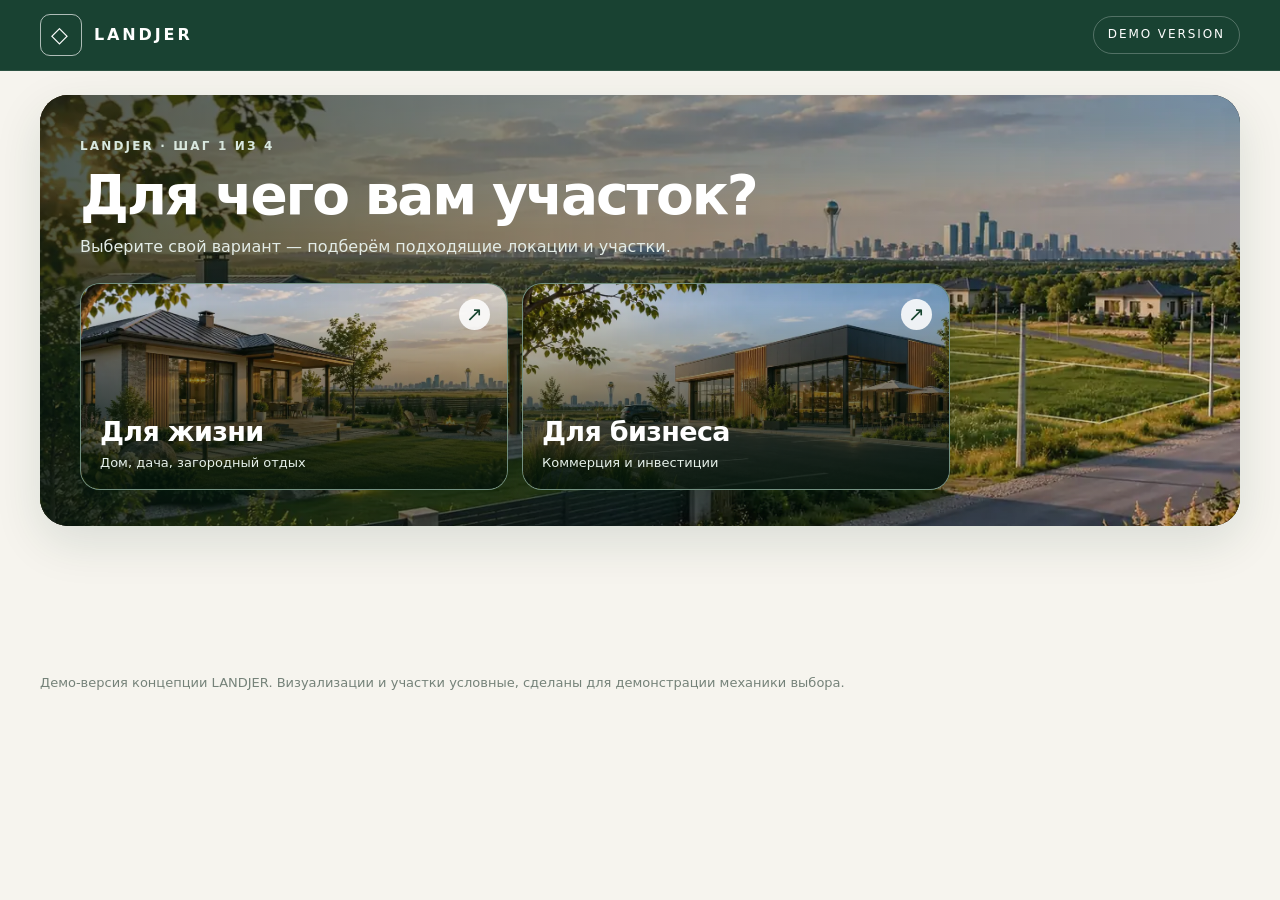
==== landjer/index.html @ bc68a455 "Make first quiz question a visual life/business choice on homepage" ====
<!doctype html>
<html lang="ru">
<head>
<meta charset="utf-8">
<meta name="viewport" content="width=device-width,initial-scale=1">
<title>LANDJER Demo — Подбор участков</title>
<style>
:root{--green:#103b2a;--green2:#1f5a42;--beige:#f6f4ee;--stroke:#dfe5dc;--text:#16231b;--muted:#68756d;--gold:#caa25e;--white:#fff;--card:#ffffff;--shadow:0 16px 48px rgba(16,59,42,.12)}
*{box-sizing:border-box}body{margin:0;font:16px/1.45 Inter,system-ui,-apple-system,Segoe UI,Roboto,Arial,sans-serif;color:var(--text);background:var(--beige)}button,input{font:inherit}button{cursor:pointer}
a{text-decoration:none;color:inherit}
.container{width:min(1200px,calc(100% - 32px));margin:auto}
header{position:sticky;top:0;z-index:20;background:rgba(16,59,42,.96);backdrop-filter:blur(12px);border-bottom:1px solid rgba(255,255,255,.08)}
.nav{display:flex;justify-content:space-between;align-items:center;padding:14px 0;color:#fff}
.brand{display:flex;align-items:center;gap:12px;font-weight:800;letter-spacing:.18em}.logo{width:42px;height:42px;border:1px solid rgba(255,255,255,.65);border-radius:10px;display:grid;place-items:center}.logo:before{content:"◇";font-size:22px}.demo-pill{padding:9px 14px;border:1px solid rgba(255,255,255,.25);border-radius:999px;font-size:12px;letter-spacing:.16em}
.hero{padding:24px 0 28px}.hero-card{position:relative;overflow:hidden;border-radius:28px;min-height:440px;background:#000;box-shadow:var(--shadow)}
.hero-image{position:absolute;inset:0;background:url("[data-uri]") center/cover no-repeat}.hero-image:after{content:"";position:absolute;inset:0;background:linear-gradient(90deg,rgba(8,24,17,.72) 0%,rgba(8,24,17,.45) 42%,rgba(8,24,17,.15) 100%)}
.hero-content{position:relative;z-index:2;max-width:620px;color:#fff;padding:48px 42px}.eyebrow{display:inline-block;font-size:12px;letter-spacing:.18em;text-transform:uppercase;font-weight:800;color:#d9e8df;margin-bottom:12px}.hero h1{font-size:clamp(34px,6vw,64px);line-height:1.02;margin:0 0 12px;letter-spacing:-.04em}.hero p{margin:0 0 24px;color:#e3ece7;font-size:18px;max-width:530px}.hero-actions{display:flex;gap:12px;flex-wrap:wrap}.btn{border:none;border-radius:16px;padding:14px 20px;font-weight:700}.btn-primary{background:#fff;color:var(--green)}.btn-secondary{background:rgba(255,255,255,.12);color:#fff;border:1px solid rgba(255,255,255,.24)}
main{padding:10px 0 80px}.panel{background:var(--card);border:1px solid var(--stroke);border-radius:26px;box-shadow:var(--shadow);padding:24px}
.quiz-head{display:flex;justify-content:space-between;align-items:center;gap:16px;margin-bottom:12px}.progress{display:flex;gap:6px}.progress span{width:34px;height:6px;background:#e8ece6;border-radius:999px}.progress span.active{background:var(--green2)}
.quiz-title{font-size:clamp(26px,4vw,40px);line-height:1.1;letter-spacing:-.04em;margin:10px 0 8px}.quiz-sub{color:var(--muted);margin:0 0 20px}
.options{display:grid;grid-template-columns:repeat(2,minmax(0,1fr));gap:14px}.options.four{grid-template-columns:repeat(4,minmax(0,1fr))}.option{background:#fff;border:1px solid var(--stroke);border-radius:22px;overflow:hidden;text-align:left;padding:0;display:flex;flex-direction:column;min-height:210px;transition:.18s ease}.option:hover{transform:translateY(-2px);box-shadow:0 10px 25px rgba(16,59,42,.10);border-color:#cbd8cd}.option-image{height:122px;background:#d8e4da center/cover no-repeat}.option-body{padding:16px}.option-title{display:block;font-size:20px;font-weight:800;letter-spacing:-.02em;margin-bottom:6px}.option-sub{display:block;color:var(--muted);font-size:14px}
.option.simple{min-height:unset;padding:18px}.option.simple .option-title{font-size:18px}.quiz-footer{display:flex;justify-content:space-between;align-items:center;gap:12px;margin-top:18px;flex-wrap:wrap}.text-btn{border:none;background:none;color:var(--green2);font-weight:700;padding:8px 4px}
.section-head{display:flex;justify-content:space-between;align-items:flex-end;gap:16px;margin:38px 0 18px}.section-head h2{font-size:clamp(28px,4vw,44px);line-height:1.08;letter-spacing:-.04em;margin:0}.section-head p{margin:8px 0 0;color:var(--muted)}.filters{display:flex;gap:8px;flex-wrap:wrap;margin-top:10px}.chip{padding:9px 12px;border-radius:999px;background:#eaf0eb;border:1px solid #d6dfd7;font-size:13px}
.zone-grid{display:grid;grid-template-columns:repeat(3,minmax(0,1fr));gap:18px}.zone-card{background:#fff;border:1px solid var(--stroke);border-radius:24px;overflow:hidden;box-shadow:var(--shadow);display:flex;flex-direction:column;transition:transform .18s ease,box-shadow .18s ease}.zone-card:hover{transform:translateY(-2px);box-shadow:0 18px 44px rgba(16,59,42,.15)}.zone-link{display:flex;flex-direction:column;flex:1;min-width:0;color:inherit;text-decoration:none}.zone-link:focus-visible{outline:3px solid var(--gold);outline-offset:-4px;border-radius:24px}.zone-thumb{height:210px;background:center/cover no-repeat;position:relative}.zone-thumb:after{content:"";position:absolute;inset:0;background:linear-gradient(180deg,rgba(0,0,0,0) 35%,rgba(0,0,0,.42) 100%)}.zone-tag{position:absolute;left:16px;top:16px;z-index:2;background:rgba(255,255,255,.93);padding:8px 12px;border-radius:999px;font-size:12px;font-weight:700}.zone-body{padding:18px}.zone-place{font-size:12px;letter-spacing:.15em;text-transform:uppercase;color:#6f8375;font-weight:800}.zone-name{font-size:26px;letter-spacing:-.03em;font-weight:800;margin:6px 0 10px}.zone-meta{display:grid;grid-template-columns:repeat(2,minmax(0,1fr));gap:10px;color:#4f5d55;font-size:14px;margin-bottom:16px}.zone-meta b{display:block;color:var(--text);font-size:16px}.zone-action{margin-top:auto;padding:0 18px 18px}
.map-head{display:flex;justify-content:space-between;align-items:flex-end;gap:16px;margin:38px 0 18px}.map-head h2{font-size:clamp(28px,4vw,42px);line-height:1.08;letter-spacing:-.04em;margin:0}.map-head p{margin:8px 0 0;color:var(--muted)}
.map-layout{display:grid;grid-template-columns:minmax(0,1.3fr) 390px;gap:18px}.map-card,.detail-card{background:#fff;border:1px solid var(--stroke);border-radius:24px;box-shadow:var(--shadow)}.map-card{overflow:hidden}.map-toolbar{padding:18px 18px 0;display:flex;justify-content:space-between;align-items:center;gap:12px;flex-wrap:wrap}.legend{display:flex;gap:12px;flex-wrap:wrap;font-size:13px;color:#56635c}.legend i{display:inline-block;width:12px;height:12px;border-radius:3px;margin-right:6px;vertical-align:-1px}.canvas{padding:14px 14px 6px}.lot-list{padding:0 16px 18px;display:grid;grid-template-columns:repeat(4,minmax(0,1fr));gap:10px}.lot-chip{padding:11px;border-radius:14px;border:1px solid var(--stroke);background:#fbfcfa;text-align:left}.lot-chip.active{background:#e9f2eb;border-color:#7bb08e}.lot-chip strong{display:block}.lot-chip small{color:var(--muted)}
svg{width:100%;height:auto;display:block}.plot{cursor:pointer;stroke:#fff;stroke-width:2.6}.plot.available{fill:#4f915f}.plot.booked{fill:#d6bb75}.plot.sold{fill:#d8dfd8}.plot.active{stroke:#caa25e;stroke-width:6}.plot-text{font-size:11px;fill:#fff;font-weight:800;text-anchor:middle;pointer-events:none}.plot-text.dark{fill:#435048}
.detail-topimg{height:220px;background:center/cover no-repeat;border-radius:24px 24px 0 0}.detail-body{padding:22px}.status{display:inline-block;padding:7px 12px;border-radius:999px;font-size:12px;font-weight:800;margin-bottom:10px}.status.available{background:#e6f2e9;color:#226445}.status.booked{background:#f6ecd1;color:#90672a}.status.sold{background:#ecefec;color:#67756d}.detail-title{font-size:32px;letter-spacing:-.04em;line-height:1.04;margin:0 0 4px}.detail-zone{color:var(--muted);margin-bottom:16px}.price{font-size:34px;letter-spacing:-.03em;font-weight:900;color:var(--green);margin-bottom:18px}.specs{display:grid;grid-template-columns:repeat(2,minmax(0,1fr));gap:12px;margin-bottom:18px}.spec{background:#f8faf7;border:1px solid #edf1ed;border-radius:16px;padding:12px}.spec label{display:block;font-size:12px;color:#728077;margin-bottom:5px}.spec b{font-size:16px}.utilities{display:grid;grid-template-columns:1fr 1fr;gap:10px;margin-bottom:20px}.utility{padding:12px;border-radius:16px;background:#eef6ef;color:#245f41;font-weight:700;font-size:14px}.utility.off{background:#f2f4f2;color:#7b867e}.detail-actions{display:flex;gap:10px;flex-wrap:wrap}.helper{background:#eef3ef;border:1px solid var(--stroke);border-radius:18px;padding:16px;margin-top:18px;color:#5f6d65;font-size:14px}
footer{padding:30px 0 50px;color:#758279;font-size:13px}
@media (max-width: 1024px){.zone-grid{grid-template-columns:1fr 1fr}.map-layout{grid-template-columns:1fr}.detail-topimg{height:180px}.lot-list{grid-template-columns:repeat(3,minmax(0,1fr))}}
@media (max-width: 700px){.hero-card{min-height:520px}.hero-content{padding:30px 22px 28px}.hero p{font-size:16px}.options,.options.four,.zone-grid{grid-template-columns:1fr}.quiz-title{font-size:30px}.zone-name{font-size:23px}.lot-list{grid-template-columns:repeat(2,minmax(0,1fr))}.specs,.utilities{grid-template-columns:1fr}.map-toolbar{align-items:flex-start}.detail-title{font-size:28px}}

[hidden]{display:none!important}
body.plot-inner .hero{display:none}
body.plot-inner main{padding-top:18px}
body.plot-inner .map-head,body.plot-inner .section-head{margin-top:10px}
#map .map-layout{grid-template-columns:1fr}
#map .canvas{overflow-x:auto}
#map .canvas svg{min-width:650px}
#map .lot-chip:hover{border-color:#6b9e80;background:#eaf4ed}
#map .plot:focus-visible{stroke:#cba75f;stroke-width:6;outline:0}
.plot-page{padding:0 0 65px}
.plot-breadcrumb{display:flex;align-items:center;flex-wrap:wrap;gap:8px;color:#758176;margin:6px 0 20px;font-size:14px}
.plot-breadcrumb button{border:0;background:none;color:var(--green);font-weight:800;padding:8px 0}
.plot-columns{display:grid;grid-template-columns:minmax(0,1.35fr) minmax(310px,.8fr);gap:19px;align-items:start}
.plot-panel,.plot-details{background:#fff;border:1px solid var(--stroke);border-radius:24px;box-shadow:var(--shadow);overflow:hidden}
.plot-photo{height:clamp(265px,32vw,420px);background-size:cover;background-position:center;position:relative}
.plot-photo:after{content:"";position:absolute;inset:55% 0 0;background:linear-gradient(transparent,rgba(5,37,22,.55))}
.plot-photo-label{position:absolute;bottom:21px;left:23px;color:white;font-weight:800;font-size:21px;z-index:1}
.plot-photo-note{position:absolute;top:17px;left:18px;z-index:1;background:#fffffff0;border-radius:100px;padding:8px 13px;color:var(--green);font-size:12px;font-weight:800}
.plot-mainbody{padding:26px}
.plot-mainbody h2{font-size:26px;letter-spacing:-.03em;margin:0 0 12px}
.plot-mainbody p{color:var(--muted);line-height:1.65;margin:0}
.plot-mini-map{background:#dbe8d7;border:1px solid #d8e2d3;border-radius:17px;overflow:auto;margin-top:18px}
.plot-mini-map svg{min-width:460px}
.plot-details{position:sticky;top:96px}
.plot-details .detail-topimg{height:0}
.plot-details .detail-body{padding:27px}
.plot-details .detail-title{font-size:35px;line-height:1.05}
.plot-details .price{font-size:39px}
.plot-details .detail-actions button{border-radius:12px;min-height:52px}
.plot-details .detail-actions button:first-child{background:var(--green);color:#fff}
.plot-details .detail-actions button:last-child{background:#fff;color:var(--green);border:1px solid #d4e1d5}
.plot-details .detail-actions button:disabled{background:#bfc9c0;color:#fff;cursor:default}
.plot-note{font-size:12px;color:#78867d;line-height:1.5;margin-top:11px}
.plot-similar{margin-top:28px}
.plot-similar h3{font-size:23px;letter-spacing:-.03em}
.plot-similar-grid{display:grid;grid-template-columns:repeat(3,1fr);gap:12px}
.plot-similar-grid button{border:1px solid var(--stroke);background:#fff;text-align:left;padding:17px;border-radius:17px}
.plot-similar-grid button:hover{background:#ecf4eb;border-color:#83ad8e}
.plot-similar-grid strong{display:block;color:var(--green);font-size:19px;margin-top:10px}
.plot-demo-dialog{position:fixed;inset:0;z-index:99;background:#092d209c;display:grid;place-items:center;padding:15px}
.plot-demo-body{background:#fff;border-radius:22px;padding:27px;width:min(450px,100%);box-shadow:0 20px 65px #0003}
.plot-demo-body h2{margin:0 0 12px}
.plot-demo-body p{color:#64766a;line-height:1.6}
.plot-demo-message{padding:13px;border-radius:12px;background:#eff4ed}
.plot-demo-buttons{display:flex;gap:10px;margin-top:15px}
.plot-demo-buttons button{flex:1}
@media(max-width:930px){.plot-columns{grid-template-columns:1fr}.plot-details{position:static}}
@media(max-width:680px){.plot-details .detail-body,.plot-mainbody{padding:20px}.plot-similar-grid{grid-template-columns:1fr}.plot-photo{height:260px}.plot-details .detail-title{font-size:29px}}

/* Homepage: the first quiz answer is a visual choice, not a duplicate CTA */
.hero-card{min-height:0}
.hero-content{max-width:100%;padding:38px 40px 36px}
.hero h1{max-width:720px;font-size:clamp(34px,5vw,55px);margin-bottom:12px}
.hero p{max-width:660px;font-size:16px;margin-bottom:24px;line-height:1.5}
.home-choices{display:grid;grid-template-columns:repeat(2,minmax(0,1fr));gap:14px;max-width:870px}
.home-choice{display:block;position:relative;isolation:isolate;min-height:207px;overflow:hidden;padding:0;background:#315b45;color:white;border:1px solid #ffffff52;border-radius:20px;text-align:left;box-shadow:0 9px 22px #09281744}
.home-choice-photo{position:absolute;inset:0;background-position:center;background-size:cover;z-index:-2;transition:transform .25s ease}
.home-choice:after{content:"";position:absolute;inset:0;background:linear-gradient(180deg,#061a1022 10%,#03140ae6 100%);z-index:-1}
.home-choice-content{position:absolute;left:19px;right:18px;bottom:17px}
.home-choice-title{display:block;font-size:clamp(20px,2.4vw,27px);font-weight:820;line-height:1.1;letter-spacing:-.025em}
.home-choice-caption{display:block;margin-top:7px;font-size:13px;color:#e5f0e9}
.home-choice-arrow{position:absolute;right:17px;top:15px;display:grid;place-items:center;width:31px;height:31px;border-radius:50%;font-size:20px;background:#ffffffde;color:#17442f}
.home-choice:hover .home-choice-photo{transform:scale(1.045)}
.home-choice:hover{border-color:#e4c78d}
.home-choice:focus-visible{outline:3px solid #e4c78d;outline-offset:3px}
@media(max-width:700px){
.hero{padding:13px 0 18px}
.hero-card{min-height:0;border-radius:22px}
.hero-content{padding:25px 18px 18px}
.hero h1{font-size:clamp(30px,8vw,41px);line-height:1.08;margin-bottom:10px}
.hero p{font-size:14px;line-height:1.4;margin-bottom:18px}
.hero .eyebrow{font-size:10px;letter-spacing:.13em}
.home-choices{gap:9px}
.home-choice{min-height:174px;border-radius:15px}
.home-choice-content{left:12px;right:10px;bottom:13px}
.home-choice-title{font-size:19px}
.home-choice-caption{font-size:11px;line-height:1.25;margin-top:5px}
.home-choice-arrow{right:10px;top:10px;width:25px;height:25px;font-size:17px}
}
@media(max-width:380px){.home-choice{min-height:160px}.home-choice-title{font-size:17px}.home-choice-caption{font-size:10px}}
</style>
</head>
<body>
<header>
  <div class="container nav">
    <div class="brand"><span class="logo"></span><span>LANDJER</span></div>
    <div class="demo-pill">DEMO VERSION</div>
  </div>
</header>
<div class="container hero">
  <section class="hero-card">
    <div class="hero-image"></div>
    <div class="hero-content">
      <span class="eyebrow">LANDJER · Шаг 1 из 4</span>
      <h1>Для чего вам участок?</h1>
      <p>Выберите свой вариант — подберём подходящие локации и участки.</p>
      <div class="home-choices">
        <button type="button" class="home-choice" data-home-purpose="life" aria-label="Подобрать участок для жизни">
          <span class="home-choice-photo" id="homePhotoLife"></span>
          <span class="home-choice-arrow" aria-hidden="true">↗</span>
          <span class="home-choice-content"><span class="home-choice-title">Для жизни</span><span class="home-choice-caption">Дом, дача, загородный отдых</span></span>
        </button>
        <button type="button" class="home-choice" data-home-purpose="business" aria-label="Подобрать участок для бизнеса">
          <span class="home-choice-photo" id="homePhotoBusiness"></span>
          <span class="home-choice-arrow" aria-hidden="true">↗</span>
          <span class="home-choice-content"><span class="home-choice-title">Для бизнеса</span><span class="home-choice-caption">Коммерция и инвестиции</span></span>
        </button>
      </div>
    </div>
  </section>
</div>
<main class="container">
  <section class="panel" id="quiz"></section>
  <section id="zones"></section>
  <section id="map"></section>
  <section id="plotPage" hidden></section>
</main>
<footer class="container">Демо-версия концепции LANDJER. Визуализации и участки условные, сделаны для демонстрации механики выбора.</footer>
<script>
const IMG={life:"[data-uri]",business:"[data-uri]",nearcity:"[data-uri]",burabay:"[data-uri]"};

const answers={purpose:null,where:null,size:null,plan:null};
const ui={step:0,currentZone:null,currentLot:null};
const zoneImages={karazhar:IMG.nearcity,kosshy:IMG.life,burabay:IMG.burabay,biz:IMG.business};
const zones=[
  {id:'kar-home',title:'Каражар · Жилая линия',place:'Каражар',type:'life',where:'near',image:IMG.nearcity,desc:'Ближе к Астане, удобный заезд, спокойный формат для дома.',priceFrom:6.8, lotsSeed:'KH', amenities:{road:'Щебёночная', electric:true, water:false}},
  {id:'kos-home',title:'Косшы · Жилой квартал',place:'Косшы',type:'life',where:'near',image:IMG.life,desc:'Ближе к городу, хороший вариант для жизни и быстрого старта.',priceFrom:9.2, lotsSeed:'KS', amenities:{road:'Асфальт', electric:true, water:true}},
  {id:'bur-home',title:'Бурабай · Сосновый берег',place:'Бурабай',type:'life',where:'far',image:IMG.burabay,desc:'Природа, сосны и озеро — для отдыха, дома или дачи.',priceFrom:13.5, lotsSeed:'BR', amenities:{road:'Грунтовая', electric:true, water:false}},
  {id:'kos-biz',title:'Косшы · Бизнес-парк',place:'Косшы',type:'business',where:'near',image:IMG.business,desc:'Под коммерческий проект возле дороги с городским потенциалом.',priceFrom:15.8, lotsSeed:'KB', amenities:{road:'Асфальт', electric:true, water:true}},
  {id:'kar-biz',title:'Каражар · Линия у трассы',place:'Каражар',type:'business',where:'near',image:IMG.business,desc:'Под сервис, шоурум или придорожный бизнес.',priceFrom:12.4, lotsSeed:'KT', amenities:{road:'Щебёночная', electric:true, water:false}},
  {id:'bur-biz',title:'Бурабай · Туристическая зона',place:'Бурабай',type:'business',where:'far',image:IMG.burabay,desc:'Под гостевые домики, отдых и туристические форматы.',priceFrom:20.5, lotsSeed:'BT', amenities:{road:'Грунтовая', electric:true, water:true}}
];
function buildLots(zone){
  const sizesLife=[5.5,6,6.5,7,8,9,10,12,14];
  const sizesBiz=[8,10,12,14,16,18,22,28,35];
  const base=zone.type==='life'?sizesLife:sizesBiz;
  const lots=[];
  for(let i=0;i<12;i++){
    const area=base[(i*5+Math.floor(i/9))%base.length];
    const premium=(i%4)*0.35 + (zone.where==='far'?1.1:.2);
    const price=+(zone.priceFrom + (area-base[0])*(zone.type==='business' ? 0.48 : 0.28) + premium).toFixed(1);
    let status='available';
    if(i===2||i===9) status='booked';
    if(i===5||i===10) status='sold';
    lots.push({id:`${zone.lotsSeed}-${101+i}`,area,price,status,electric:zone.amenities.electric&&(i!==3),water:zone.amenities.water&&(i!==7),road:zone.amenities.road});
  }
  return lots;
}
zones.forEach(z=>z.lots=buildLots(z));
const steps=[
  {key:'purpose', title:'Для чего вам участок?', sub:'Сначала поймём вашу задачу.', options:[
    {id:'life', title:'Для жизни', sub:'Дом, дача или отдых', img:IMG.life},
    {id:'business', title:'Для бизнеса', sub:'Коммерческий проект или инвестиция', img:IMG.business}
  ], image:true},
  {key:'where', title:'Где хотите участок?', sub:'Выберите направление.', options:[
    {id:'near', title:'Рядом с Астаной', sub:'Косшы и Каражар'},
    {id:'far', title:'Подальше от города', sub:'Бурабай'},
    {id:'any', title:'Рассмотрю всё', sub:'Покажите все локации'}
  ]},
  {key:'size', title:'Сколько земли нужно?', sub:'Покажем подходящие по площади варианты.', dynamic:true},
  {key:'plan', title:'Какие планы на участок?', sub:'Это повлияет на приоритет вариантов.', options:[
    {id:'soon', title:'Скоро строить', sub:'Хочу приступить в ближайшее время'},
    {id:'later', title:'Позже', sub:'Покупка на перспективу'},
    {id:'invest', title:'Инвестиция', sub:'Рассматриваю вложение'}
  ]}
];
function sizeOptions(){
  if(answers.purpose==='business'){
    return [
      {id:'small', title:'До 10 соток', sub:'Компактный формат'},
      {id:'medium', title:'10–20 соток', sub:'Средняя площадь'},
      {id:'large', title:'Больше 20 соток', sub:'Просторный участок'},
      {id:'any', title:'Пока не знаю', sub:'Покажите разные варианты'}
    ];
  }
  return [
    {id:'small', title:'До 6 соток', sub:'Небольшой участок'},
    {id:'medium', title:'6–10 соток', sub:'Самый популярный размер'},
    {id:'large', title:'Больше 10 соток', sub:'Больше пространства'},
    {id:'any', title:'Пока не знаю', sub:'Покажите разные варианты'}
  ];
}
function fmtPrice(v){return new Intl.NumberFormat('ru-RU',{maximumFractionDigits:1,minimumFractionDigits:v%1?1:0}).format(v)+' млн ₸'}
function answerChips(){
  const items=[];
  if(answers.purpose==='life') items.push('Для жизни');
  if(answers.purpose==='business') items.push('Для бизнеса');
  if(answers.where==='near') items.push('Рядом с Астаной');
  if(answers.where==='far') items.push('Бурабай');
  if(answers.size==='small') items.push(answers.purpose==='business'?'До 10 соток':'До 6 соток');
  if(answers.size==='medium') items.push(answers.purpose==='business'?'10–20 соток':'6–10 соток');
  if(answers.size==='large') items.push(answers.purpose==='business'?'>20 соток':'>10 соток');
  if(answers.plan==='soon') items.push('Скоро строить');
  if(answers.plan==='later') items.push('Позже');
  if(answers.plan==='invest') items.push('Инвестиция');
  return items.map(i=>`<span class="chip">${i}</span>`).join('');
}
function filteredZones(){
  return zones.filter(z => (!answers.purpose || z.type===answers.purpose) && (!answers.where || answers.where==='any' || z.where===answers.where));
}
function sizeMatch(area){
  if(!answers.size || answers.size==='any') return true;
  if(answers.purpose==='business'){
    if(answers.size==='small') return area<=10;
    if(answers.size==='medium') return area>10 && area<=20;
    return area>20;
  }
  if(answers.size==='small') return area<=6;
  if(answers.size==='medium') return area>6 && area<=10;
  return area>10;
}
function rankLots(lots){
  const arr=lots.filter(l=>sizeMatch(l.area));
  return arr.sort((a,b)=>{
    if(answers.plan==='invest') return (a.price/a.area)-(b.price/b.area);
    if(answers.plan==='soon') return ((+b.electric)+(+b.water))-((+a.electric)+(+a.water)) || a.price-b.price;
    return a.price-b.price;
  });
}
function renderQuiz(){
  const step=steps[ui.step];
  const opts=step.dynamic ? sizeOptions() : step.options;
  const many=opts.length===4 ? ' four' : '';
  document.getElementById('quiz').innerHTML=`
    <div class="quiz-head"><div><span class="eyebrow" style="color:#456f5a">Шаг ${ui.step+1} из 4</span></div><div class="progress">${steps.map((_,i)=>`<span class="${i<=ui.step?'active':''}"></span>`).join('')}</div></div>
    <h2 class="quiz-title">${step.title}</h2>
    <p class="quiz-sub">${step.sub}</p>
    <div class="options${many}">
      ${opts.map(o=> step.image ? `
        <button class="option" data-value="${o.id}">
          <div class="option-image" style="background-image:url('${o.img}')"></div>
          <div class="option-body"><span class="option-title">${o.title}</span><span class="option-sub">${o.sub}</span></div>
        </button>` : `
        <button class="option simple" data-value="${o.id}">
          <span class="option-title">${o.title}</span><span class="option-sub">${o.sub}</span>
        </button>`).join('')}
    </div>
    <div class="quiz-footer">
      <div>${ui.step>0?'<button class="text-btn" id="prevStep">← Назад</button>':''}</div>
      <button class="text-btn" id="skipBtn">Пропустить и смотреть всё</button>
    </div>`;
  document.querySelectorAll('[data-value]').forEach(btn=>btn.onclick=()=>{
    answers[step.key]=btn.dataset.value;
    if(ui.step<steps.length-1){ui.step++; renderQuiz();}
    else {goTo('#zones');}
  });
  const prev=document.getElementById('prevStep'); if(prev) prev.onclick=()=>{if(ui.step<=1){goTo('#start');}else{ui.step--;renderQuiz();}};
  document.getElementById('skipBtn').onclick=()=>{answers.purpose=null;answers.where='any';answers.size='any';answers.plan='later';goTo('#zones');};
}
function renderZones(){
  const data=filteredZones();
  document.getElementById('zones').innerHTML=`
    <div class="section-head">
      <div>
        <h2>Подходящие локации</h2>
        <p>Выберите зону, затем нажмите на конкретный участок на схеме.</p>
        <div class="filters">${answerChips()}</div>
      </div>
      <button class="btn btn-primary" id="editAnswers">Изменить ответы</button>
    </div>
    <div class="zone-grid">
      ${data.map(z=>{
        const available=rankLots(z.lots.filter(l=>l.status==='available'));
        return `<article class="zone-card"><a class="zone-link open-zone" href="#map" data-zone="${z.id}">
          <div class="zone-thumb" style="background-image:url('${z.image}')"><span class="zone-tag">${z.place}</span></div>
          <div class="zone-body">
            <div class="zone-place">${z.type==='life'?'Для жизни':'Для бизнеса'}</div>
            <div class="zone-name">${z.title}</div>
            <div class="zone-meta">
              <div><span>Цена от</span><b>${fmtPrice(z.priceFrom)}</b></div>
              <div><span>Свободно</span><b>${available.length} участков</b></div>
            </div>
            <p style="margin:0;color:var(--muted)">${z.desc}</p>
          </div>
          <div class="zone-action"><span class="btn btn-primary" style="display:block;width:100%;text-align:center">Открыть участки</span></div>
        </a></article>`;
      }).join('')}
    </div>`;
  document.querySelectorAll('.open-zone').forEach(b=>b.addEventListener('click',e=>{e.preventDefault();openZone(b.dataset.zone)}));
  document.getElementById('editAnswers').onclick=()=>{ui.step=0; renderQuiz(); document.getElementById('zones').innerHTML=''; document.getElementById('map').innerHTML=''; window.scrollTo({top:document.getElementById('quiz').offsetTop-90,behavior:'smooth'});};
  document.getElementById('map').innerHTML='';
  window.scrollTo({top:document.getElementById('zones').offsetTop-90,behavior:'smooth'});
}
function openZone(id){
  ui.currentZone=zones.find(z=>z.id===id);
  const preferred=rankLots(ui.currentZone.lots.filter(l=>l.status==='available'));
  ui.currentLot=preferred[0] || ui.currentZone.lots[0];
  renderMap();
}
function plotRects(){
  const rects=[]; let idx=0;
  for(let row=0; row<3; row++){
    for(let col=0; col<4; col++){
      rects.push({x:65+col*145,y:90+row*115,w:118,h:88,idx:idx++});
    }
  }
  return rects;
}
function mapSVG(zone){
  const rects=plotRects();
  return `<svg viewBox="0 0 700 440" xmlns="http://www.w3.org/2000/svg" aria-label="Схема участков">
    <rect width="700" height="440" fill="#dae6d8"/>
    <path d="M0 48H700" stroke="#f7f3e4" stroke-width="28"/>
    <path d="M0 395H700" stroke="#f7f3e4" stroke-width="28"/>
    <path d="M220 48v347" stroke="#f7f3e4" stroke-width="24"/>
    <path d="M470 48v347" stroke="#f7f3e4" stroke-width="24"/>
    <text x="28" y="26" fill="#69806d" font-size="14" font-weight="800">${zone.place.toUpperCase()} · СХЕМА ЛОКАЦИИ</text>
    ${rects.map((r,i)=>{
      const lot=zone.lots[i]; const active=ui.currentLot && ui.currentLot.id===lot.id;
      const textClass=lot.status==='available'?'plot-text':'plot-text dark';
      return `<g><rect class="plot ${lot.status} ${active?'active':''}" data-lot="${lot.id}" x="${r.x}" y="${r.y}" width="${r.w}" height="${r.h}" rx="8"/><text class="${textClass}" x="${r.x+r.w/2}" y="${r.y+42}">${lot.id.split('-')[1]}</text><text class="${textClass}" x="${r.x+r.w/2}" y="${r.y+62}">${lot.area} сот.</text></g>`;
    }).join('')}
  </svg>`;
}
function statusText(s){return s==='available'?'Свободен':s==='booked'?'Забронирован':'Продан';}
function renderMap(){
  const z=ui.currentZone, lot=ui.currentLot;
  const available=rankLots(z.lots.filter(l=>l.status==='available'));
  document.getElementById('map').innerHTML=`
    <div class="map-head">
      <div><h2>${z.title}</h2><p>Нажмите на участок на схеме или выберите его снизу.</p></div>
      <button class="btn btn-secondary" id="backZones" style="color:var(--green);background:#fff;border:1px solid var(--stroke)">← К локациям</button>
    </div>
    <div class="map-layout">
      <div class="map-card">
        <div class="map-toolbar">
          <div class="legend"><span><i style="background:#4f915f"></i>Свободно</span><span><i style="background:#d6bb75"></i>Бронь</span><span><i style="background:#d8dfd8"></i>Продано</span></div>
        </div>
        <div class="canvas">${mapSVG(z)}</div>
        <div class="lot-list">${available.map(l=>`<button class="lot-chip ${lot.id===l.id?'active':''}" data-chip="${l.id}"><strong>${l.id}</strong><small>${l.area} соток · ${fmtPrice(l.price)}</small></button>`).join('')}</div>
      </div>
      <aside class="detail-card">
        <div class="detail-topimg" style="background-image:url('${z.image}')"></div>
        <div class="detail-body" id="detailBody">${detailHTML(z,lot)}</div>
      </aside>
    </div>`;
  document.querySelectorAll('[data-lot]').forEach(el=>el.onclick=()=>setLot(el.dataset.lot));
  document.querySelectorAll('[data-chip]').forEach(el=>el.onclick=()=>setLot(el.dataset.chip));
  document.getElementById('backZones').onclick=()=>{document.getElementById('map').innerHTML=''; window.scrollTo({top:document.getElementById('zones').offsetTop-90,behavior:'smooth'});};
  window.scrollTo({top:document.getElementById('map').offsetTop-90,behavior:'smooth'});
}
function detailHTML(z,l){
  return `
    <span class="status ${l.status}">${statusText(l.status)}</span>
    <h3 class="detail-title">Участок ${l.id}</h3>
    <div class="detail-zone">${z.place} · ${z.type==='life'?'Для жизни':'Для бизнеса'}</div>
    <div class="price">${fmtPrice(l.price)}</div>
    <div class="specs">
      <div class="spec"><label>Площадь</label><b>${l.area} соток</b></div>
      <div class="spec"><label>Дорога</label><b>${l.road}</b></div>
      <div class="spec"><label>Формат</label><b>${z.type==='life'?'ИЖС / дом':'Коммерция'}</b></div>
      <div class="spec"><label>Локация</label><b>${z.place}</b></div>
    </div>
    <div class="utilities">
      <div class="utility ${l.electric?'':'off'}">Электричество: ${l.electric?'есть':'нет'}</div>
      <div class="utility ${l.water?'':'off'}">Водопровод: ${l.water?'есть':'нет'}</div>
    </div>
    <div class="detail-actions">
      <button class="btn btn-primary" style="flex:1">Записаться на просмотр</button>
      <button class="btn btn-secondary" style="flex:1;color:var(--green);background:#fff;border:1px solid var(--stroke)">Получить консультацию</button>
    </div>
    <div class="helper">${z.desc}</div>`;
}
function setScreen(view){
  const ids={quiz:view==='quiz',zones:view==='zones',map:view==='map',plotPage:view==='plot'};
  document.querySelector('.hero').hidden=view!=='home';
  document.body.classList.toggle('plot-inner',view!=='home');
  Object.keys(ids).forEach(id=>document.getElementById(id).hidden=!ids[id]);
}

function goTo(hash){if(location.hash===hash)route();else location.hash=hash;}

function openPlot(lotId){
  const z=ui.currentZone,lot=z&&z.lots.find(l=>l.id===lotId);
  if(!lot)return;
  ui.currentLot=lot;
  goTo('#lot/'+encodeURIComponent(z.id)+'/'+encodeURIComponent(lot.id));
}

function renderDedicatedPlot(){
  const z=ui.currentZone,l=ui.currentLot;
  if(!z||!l){goTo('#zones');return;}
  setScreen('plot');
  const alternatives=z.lots.filter(x=>x.id!==l.id&&x.status==='available').slice(0,3);
  document.getElementById('plotPage').innerHTML=`
   <div class="plot-page">
     <div class="plot-breadcrumb"><button id="returnMap">← К схеме массива</button><span> / </span><button id="returnZones">${z.place}</button><span> / ${l.id}</span></div>
     <div class="plot-columns">
       <div>
         <div class="plot-panel">
           <div class="plot-photo" style="background-image:url('${z.image}')"><span class="plot-photo-note">Визуализация локации</span><span class="plot-photo-label">${z.title}</span></div>
           <div class="plot-mainbody"><h2>Расположение участка</h2><p>${z.desc}</p><div class="plot-mini-map">${mapSVG(z)}</div><p class="plot-note">Выбранный участок подсвечен золотой рамкой. Границы схематичные.</p><button id="viewFullMap" class="btn" style="background:#eaf3eb;color:var(--green)">Смотреть схему целиком →</button></div>
         </div>
       </div>
       <aside class="plot-details"><div class="detail-body">${detailHTML(z,l)}<p class="plot-note">Это демо. Цены, границы и коммуникации условные; заявка не отправляется.</p></div></aside>
     </div>
     <div class="plot-similar"><h3>Другие участки в этом массиве</h3><div class="plot-similar-grid">${alternatives.map(x=>`<button data-related="${x.id}"><b>Участок ${x.id}</b><div>${x.area} соток · Свободен</div><strong>${fmtPrice(x.price)}</strong></button>`).join('')}</div></div>
   </div>`;
  const back=()=>goTo('#zone/'+encodeURIComponent(z.id));
  document.getElementById('returnMap').onclick=back;
  document.getElementById('returnZones').onclick=()=>goTo('#zones');
  document.getElementById('viewFullMap').onclick=back;
  document.querySelectorAll('[data-related]').forEach(b=>b.onclick=()=>openPlot(b.dataset.related));
  document.querySelectorAll('.plot-mini-map [data-lot]').forEach(e=>e.onclick=()=>openPlot(e.dataset.lot));
  const btns=document.querySelectorAll('.plot-details .detail-actions button');
  if(btns[0]){
    btns[0].disabled=l.status!=='available';
    if(l.status!=='available')btns[0].textContent='Участок недоступен';
    else btns[0].onclick=()=>demoRequest(z,l);
  }
  if(btns[1]){
    btns[1].textContent='Поделиться участком ↗';
    btns[1].onclick=async()=>{
      try{await navigator.clipboard.writeText(location.href);btns[1].textContent='Ссылка скопирована ✓';}
      catch(e){window.prompt('Скопируйте ссылку на участок',location.href);}
    };
  }
  window.scrollTo(0,0);
}

function demoRequest(z,l){
  const message=`Здравствуйте! Интересует участок ${l.id} (${z.place}, ${l.area} соток, ${fmtPrice(l.price)}). Можно записаться на просмотр?`;
  const layer=document.createElement('div');
  layer.className='plot-demo-dialog';
  layer.innerHTML='<div class="plot-demo-body" role="dialog" aria-modal="true" aria-labelledby="demoReqTitle"><h2 id="demoReqTitle">Запись на просмотр</h2><p>Демо-версия: заявки пока не отправляются. Можно скопировать пример сообщения менеджеру.</p><div class="plot-demo-message" id="demoMessage"></div><div class="plot-demo-buttons"><button class="btn btn-primary" id="demoCopy">Скопировать</button><button class="btn" id="demoClose">Закрыть</button></div></div>';
  document.body.appendChild(layer);
  document.getElementById('demoMessage').textContent=message;
  document.getElementById('demoCopy').onclick=async()=>{
    try{await navigator.clipboard.writeText(message);document.getElementById('demoCopy').textContent='Скопировано ✓';}
    catch(e){window.prompt('Скопируйте сообщение',message);}
  };
  const close=()=>{layer.remove();document.removeEventListener('keydown',esc);};
  const esc=e=>{if(e.key==='Escape')close();};
  document.getElementById('demoClose').onclick=close;
  layer.addEventListener('click',e=>{if(e.target===layer)close();});
  document.addEventListener('keydown',esc);
  document.getElementById('demoClose').focus();
}

function route(){
  const p=decodeURIComponent(location.hash.slice(1)).split('/');
  if(p[0]==='lot'&&p.length===3){
    const z=zones.find(x=>x.id===p[1]),l=z&&z.lots.find(x=>x.id===p[2]);
    if(z&&l){ui.currentZone=z;ui.currentLot=l;renderDedicatedPlot();return;}
  }
  if(p[0]==='zone'&&p.length===2){
    const z=zones.find(x=>x.id===p[1]);
    if(z){
      ui.currentZone=z;
      // Reinitialize when entering a different zone; never reuse another zone's lot.
      const available=rankLots(z.lots.filter(l=>l.status==='available'));
      ui.currentLot=available[0] || z.lots[0] || null;
      renderMap();return;
    }
  }
  if(p[0]==='zones'){renderZones();return;}
  if(p[0]==='quiz'&&answers.purpose&&ui.step>=1){renderQuiz();return;}
  // The homepage handles question 1; don't repeat it below the hero.
  setScreen('home');
  ui.step=0;
  window.scrollTo(0,0);
}
const baseQuiz=renderQuiz,baseZones=renderZones,baseMap=renderMap;
renderQuiz=function(){setScreen('quiz');baseQuiz();};
renderZones=function(){setScreen('zones');baseZones();document.getElementById('editAnswers').onclick=()=>{ui.step=0;goTo('#start');};window.scrollTo(0,0);};
renderMap=function(){
  // Every zone needs a valid selected lot before the original map renderer runs.
  // This also supports opening a zone by a direct URL or using browser Back.
  const zone=ui.currentZone;
  if(!zone){goTo('#zones');return;}
  if(!ui.currentLot || !zone.lots.some(l=>l.id===ui.currentLot.id)){
    const available=rankLots(zone.lots.filter(l=>l.status==='available'));
    ui.currentLot=available[0] || zone.lots[0] || null;
  }
  if(!ui.currentLot){goTo('#zones');return;}
  setScreen('map');baseMap();
  const side=document.querySelector('#map .detail-card');if(side)side.remove();
  const layout=document.querySelector('#map .map-layout');if(layout)layout.style.gridTemplateColumns='1fr';
  document.getElementById('backZones').onclick=()=>goTo('#zones');
  const subtitle=document.querySelector('#map .map-head p');if(subtitle)subtitle.textContent='Нажмите на участок, чтобы открыть отдельную страницу с характеристиками.';
  window.scrollTo(0,0);
};
openZone=function(id){if(zones.some(z=>z.id===id))goTo('#zone/'+encodeURIComponent(id));};
setLot=function(id){openPlot(id);};
document.getElementById('homePhotoLife').style.backgroundImage='url("'+IMG.life+'")';
document.getElementById('homePhotoBusiness').style.backgroundImage='url("'+IMG.business+'")';
document.querySelectorAll('[data-home-purpose]').forEach(button=>button.addEventListener('click',()=>{
  // Question 1 is answered on the main screen; continue immediately at question 2.
  answers.purpose=button.dataset.homePurpose;
  answers.where=null;answers.size=null;answers.plan=null;
  ui.step=1;
  goTo('#quiz');
  window.scrollTo(0,0);
}));
window.addEventListener('hashchange',route);
route();
</script>
</body>
</html>
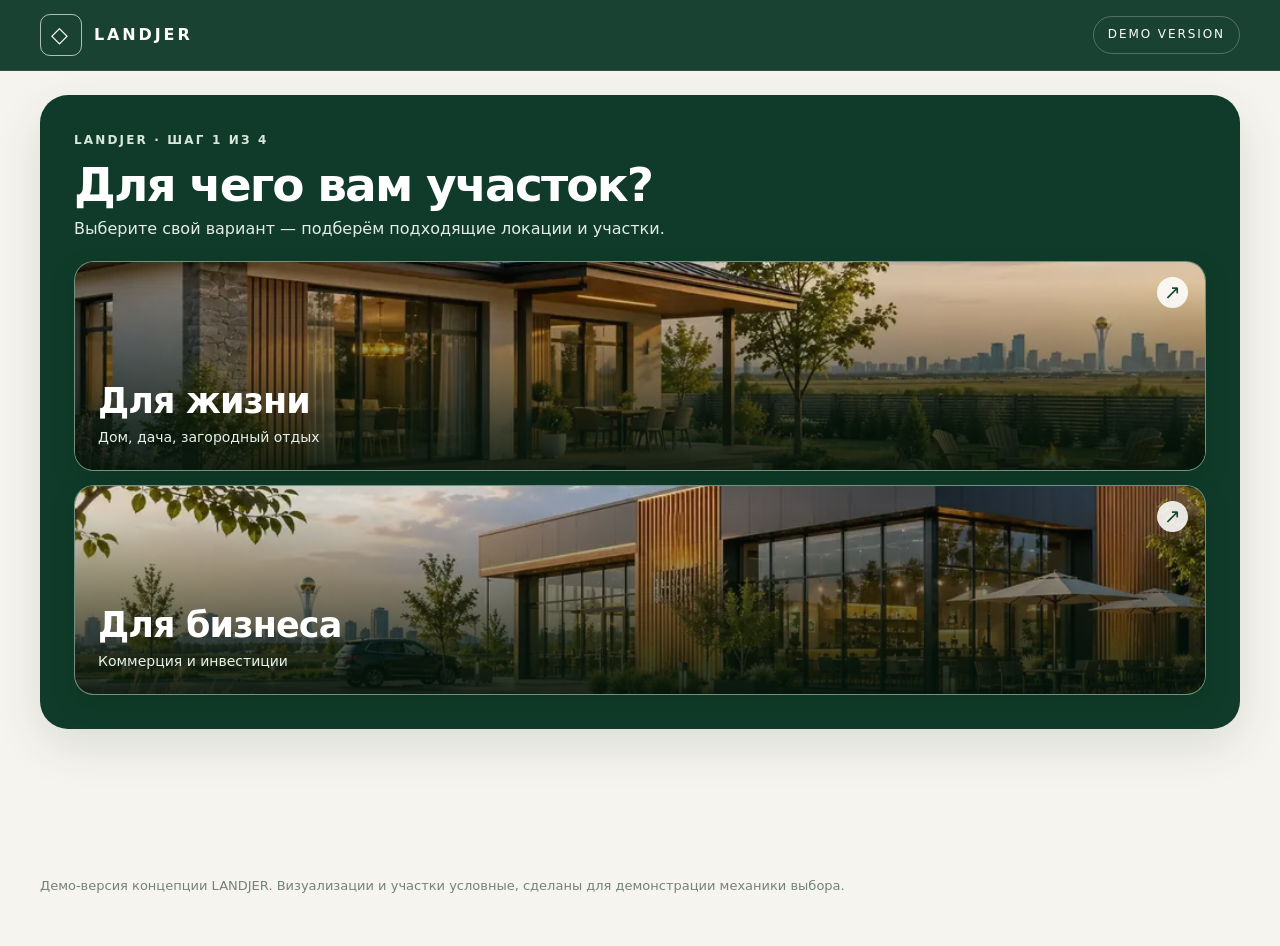
==== commit 12cf6568: "Stack life and business hero choices vertically, full-height on mobile" ====
--- a/landjer/index.html
+++ b/landjer/index.html
@@ -110,6 +110,76 @@
 .home-choice-arrow{right:10px;top:10px;width:25px;height:25px;font-size:17px}
 }
 @media(max-width:380px){.home-choice{min-height:160px}.home-choice-title{font-size:17px}.home-choice-caption{font-size:10px}}
+
+.map-stage{overflow:auto;border-radius:14px;background:#d9e5d3}
+.map-zoom{display:flex;align-items:center;gap:5px}
+.map-zoom button{border:1px solid #d2dfd4;background:#f5faf5;width:34px;height:34px;border-radius:10px;color:#22563c;font-size:21px;line-height:1}
+.map-zoom button:hover{background:#e6f3e8}
+.map-zoom span{min-width:43px;text-align:center;font-size:12px;color:#5c7867}
+.plot{transition:fill .15s,stroke .15s;stroke-linejoin:round}
+.plot:hover{stroke:#f2cd83;stroke-width:5}
+.plot:focus-visible{stroke:#ffc879;stroke-width:7;outline:none}
+.plot.active{stroke:#ffce73;stroke-width:7;filter:drop-shadow(0 4px 5px #143d3366)}
+.plot-number{font:800 17px system-ui,sans-serif;fill:#fff;pointer-events:none;text-anchor:middle}
+.plot-size{font:550 13px system-ui,sans-serif;fill:#eff9f0;pointer-events:none;text-anchor:middle}
+.plot-number.dark,.plot-size.dark{fill:#66766a}
+.plan-label{font:770 14px system-ui,sans-serif;fill:#49775b;letter-spacing:.09em}
+.plan-caption{font:620 12px system-ui,sans-serif;fill:#698577}
+
+/* Plot page: map first, property price/details second, house ideas third */
+.plot-layout-sequential{display:flex;flex-direction:column;gap:20px}
+.plot-layout-sequential .plot-map-order>.eyebrow,
+.plot-layout-sequential .plot-info-order>.eyebrow{display:block;margin:0 0 10px 8px;font-size:11px}
+.plot-layout-sequential .plot-details{position:static;width:100%}
+.plot-layout-sequential .plot-details .detail-body{padding:26px}
+.plot-layout-sequential .plot-details .specs{display:grid;grid-template-columns:repeat(4,minmax(0,1fr));gap:12px}
+.plot-layout-sequential .plot-details .spec{background:#f6f9f5;border-radius:12px;padding:12px}
+.plot-layout-sequential .plot-details .detail-actions{margin-top:20px}
+.plot-layout-sequential .plot-mini-map{margin-top:0;overflow:auto}
+.plot-layout-sequential .plot-mini-map svg{width:100%;min-width:590px}
+.plot-layout-sequential .plot-panel h3{font-size:clamp(21px,2.5vw,27px)!important;letter-spacing:-.025em}
+@media(max-width:820px){.plot-layout-sequential .plot-details .specs{grid-template-columns:repeat(2,minmax(0,1fr))}}
+@media(max-width:680px){
+.plot-layout-sequential{gap:18px}
+.plot-layout-sequential .plot-details .detail-body{padding:19px}
+.plot-layout-sequential .plot-mini-map svg{min-width:600px}
+.plot-layout-sequential .plot-map-order .plot-panel{padding:14px!important}
+.plot-layout-sequential .plot-map-order #viewFullMap{width:100%}
+.plot-layout-sequential .plot-details .spec{padding:10px}
+}
+
+/* LANDJER home: two vertically stacked, full-width choices */
+.hero-image{display:none}
+.hero-card{background:var(--green);min-height:0}
+.hero-content{max-width:100%;width:100%;padding:32px 34px 34px}
+.hero h1{font-size:clamp(31px,3.8vw,47px);margin:0 0 8px}
+.hero p{margin:0 0 20px}
+.home-choices{grid-template-columns:minmax(0,1fr);grid-template-rows:repeat(2,minmax(210px,1fr));max-width:100%;width:100%;gap:14px}
+.home-choice{width:100%;min-height:210px;border-radius:20px}
+.home-choice-content{left:23px;bottom:23px}
+.home-choice-title{font-size:clamp(25px,3.2vw,35px)}
+.home-choice-caption{font-size:14px}
+@media(max-width:700px){
+  .hero{height:calc(100svh - 68px);min-height:465px;padding:8px 0}
+  .hero .hero-card{height:100%;min-height:0;border-radius:20px}
+  .hero-content{height:100%;display:flex;flex-direction:column;padding:20px 13px 13px}
+  .hero h1{font-size:clamp(27px,7.2vw,35px);line-height:1.08;margin:0 0 8px}
+  .hero p{font-size:13px;line-height:1.35;margin:0 0 16px}
+  .hero .eyebrow{font-size:10px;margin-bottom:8px}
+  .home-choices{flex:1;min-height:0;grid-template-columns:1fr;grid-template-rows:repeat(2,minmax(0,1fr));gap:10px}
+  .home-choice{min-height:0;border-radius:16px}
+  .home-choice-content{left:18px;right:15px;bottom:18px}
+  .home-choice-title{font-size:clamp(25px,6.5vw,32px)}
+  .home-choice-caption{font-size:13px;line-height:1.25}
+  .home-choice-arrow{top:14px;right:14px;width:32px;height:32px;font-size:22px}
+}
+@media(max-width:380px){
+  .hero-content{padding:15px 10px 10px}
+  .hero h1{font-size:27px}
+  .hero p{font-size:12px;margin-bottom:11px}
+  .home-choice-title{font-size:24px}
+  .home-choice-caption{font-size:12px}
+}
 </style>
 </head>
 <body>
@@ -320,29 +390,54 @@
   renderMap();
 }
 function plotRects(){
-  const rects=[]; let idx=0;
-  for(let row=0; row<3; row++){
-    for(let col=0; col<4; col++){
-      rects.push({x:65+col*145,y:90+row*115,w:118,h:88,idx:idx++});
-    }
-  }
-  return rects;
+ const xs=[73,241,591,759], ys=[150,315,481];
+ return Array.from({length:12},(_,i)=>({x:xs[i%4],y:ys[Math.floor(i/4)],w:160,h:115}));
 }
 function mapSVG(zone){
-  const rects=plotRects();
-  return `<svg viewBox="0 0 700 440" xmlns="http://www.w3.org/2000/svg" aria-label="Схема участков">
-    <rect width="700" height="440" fill="#dae6d8"/>
-    <path d="M0 48H700" stroke="#f7f3e4" stroke-width="28"/>
-    <path d="M0 395H700" stroke="#f7f3e4" stroke-width="28"/>
-    <path d="M220 48v347" stroke="#f7f3e4" stroke-width="24"/>
-    <path d="M470 48v347" stroke="#f7f3e4" stroke-width="24"/>
-    <text x="28" y="26" fill="#69806d" font-size="14" font-weight="800">${zone.place.toUpperCase()} · СХЕМА ЛОКАЦИИ</text>
-    ${rects.map((r,i)=>{
-      const lot=zone.lots[i]; const active=ui.currentLot && ui.currentLot.id===lot.id;
-      const textClass=lot.status==='available'?'plot-text':'plot-text dark';
-      return `<g><rect class="plot ${lot.status} ${active?'active':''}" data-lot="${lot.id}" x="${r.x}" y="${r.y}" width="${r.w}" height="${r.h}" rx="8"/><text class="${textClass}" x="${r.x+r.w/2}" y="${r.y+42}">${lot.id.split('-')[1]}</text><text class="${textClass}" x="${r.x+r.w/2}" y="${r.y+62}">${lot.area} сот.</text></g>`;
-    }).join('')}
-  </svg>`;
+ const rects=plotRects();
+ const forest=zone.place==="Бурабай";
+ const fields=Array.from({length:11},(_,i)=>`<path d="M${i*115-155} 0 l-130 660" fill="none" stroke="#96b894" stroke-width="12" opacity=".17"/>`).join("");
+ const trees=Array.from({length:17},(_,i)=>{
+  const x=i%2===0?440:557, y=154+Math.floor(i/2)*55;
+  return `<g opacity=".83"><circle cx="${x}" cy="${y}" r="${forest?18:13}" fill="${forest?'#508567':'#81a681'}"/><circle cx="${x+4}" cy="${y-4}" r="${forest?8:6}" fill="#b6d3a5" opacity=".6"/></g>`;
+ }).join("");
+ const plots=rects.map((r,i)=>{
+  const lot=zone.lots[i];if(!lot)return "";
+  const active=ui.currentLot&&ui.currentLot.id===lot.id;
+  const dark=lot.status!=="available";
+  const pts=`${r.x+5},${r.y} ${r.x+r.w},${r.y+2} ${r.x+r.w-(i%3===0?6:0)},${r.y+r.h} ${r.x},${r.y+r.h-(i%4===0?6:0)}`;
+  return `<g>
+   <polygon class="plot ${lot.status} ${active?'active':''}" tabindex="0" role="button" data-lot="${lot.id}" aria-label="Участок ${lot.id}, ${lot.area} соток, ${statusText(lot.status)}" points="${pts}"/>
+   <text class="plot-number${dark?' dark':''}" x="${r.x+80}" y="${r.y+51}">№ ${lot.id.split('-')[1]}</text>
+   <text class="plot-size${dark?' dark':''}" x="${r.x+80}" y="${r.y+75}">${lot.area} сот.</text>
+  </g>`;
+ }).join("");
+ return `<svg class="landjer-masterplan" viewBox="0 0 1000 660" xmlns="http://www.w3.org/2000/svg" aria-label="Интерактивная схема ${zone.title}">
+  <defs>
+    <linearGradient id="terrain-${zone.id}" x1="0" y1="0" x2="1" y2="1"><stop offset="0" stop-color="#dce9d2"/><stop offset="1" stop-color="#c4d9bd"/></linearGradient>
+    <pattern id="grass-${zone.id}" width="34" height="34" patternUnits="userSpaceOnUse"><circle cx="7" cy="12" r="1" fill="#87a583" opacity=".34"/><circle cx="24" cy="25" r="1" fill="#739c78" opacity=".31"/></pattern>
+  </defs>
+  <rect width="1000" height="660" fill="url(#terrain-${zone.id})"/>
+  ${fields}
+  <rect width="1000" height="660" fill="url(#grass-${zone.id})"/>
+  <path d="M0 104H1000" stroke="#acb5a9" stroke-width="65"/>
+  <path d="M0 104H1000" stroke="#eeeede" stroke-width="54"/>
+  <path d="M500 128V660" stroke="#b6beb4" stroke-width="112"/>
+  <path d="M500 128V660" stroke="#e7ebe0" stroke-width="92"/>
+  <path d="M0 294H1000 M0 463H1000" stroke="#f1f0e6" stroke-width="35"/>
+  <path d="M500 130V640" stroke="#bbc5bd" stroke-width="2.2" stroke-dasharray="16 17"/>
+  <path d="M0 104H1000" stroke="#bcc5bc" stroke-width="2" stroke-dasharray="16 19"/>
+  ${trees}
+  <rect x="38" y="16" width="343" height="64" rx="14" fill="#fffffff0" stroke="#dce6d8"/>
+  <text class="plan-label" x="60" y="41">LANDJER · ${zone.place.toUpperCase()}</text>
+  <text class="plan-caption" x="60" y="64">${zone.type==="life"?"ЗЕМЕЛЬНЫЕ УЧАСТКИ ДЛЯ ЖИЗНИ":"КОММЕРЧЕСКИЕ УЧАСТКИ"}</text>
+  ${zone.amenities.electric?`<path d="M957 153V614" stroke="#9ca88c" stroke-width="2" stroke-dasharray="7 8"/><text x="933" y="629" fill="#7c907a" font-size="12" text-anchor="end">ЭЛЕКТРИЧЕСТВО</text>`:""}
+  ${plots}
+  <rect x="433" y="86" width="135" height="33" rx="16" fill="#1a6047"/>
+  <text x="500" y="107" fill="#fff" font-size="14" font-weight="700" text-anchor="middle">ВЪЕЗД ↓</text>
+  <rect x="442" y="618" width="116" height="27" rx="12" fill="#fffffff0"/>
+  <text x="500" y="636" fill="#4e805f" font-size="12" font-weight="700" text-anchor="middle">ДОРОГА</text>
+ </svg>`;
 }
 function statusText(s){return s==='available'?'Свободен':s==='booked'?'Забронирован':'Продан';}
 function renderMap(){
@@ -357,8 +452,9 @@
       <div class="map-card">
         <div class="map-toolbar">
           <div class="legend"><span><i style="background:#4f915f"></i>Свободно</span><span><i style="background:#d6bb75"></i>Бронь</span><span><i style="background:#d8dfd8"></i>Продано</span></div>
+          <div class="map-zoom"><button id="mapZoomOut" type="button" aria-label="Уменьшить карту">−</button><span id="mapZoomText">100%</span><button id="mapZoomIn" type="button" aria-label="Увеличить карту">+</button></div>
         </div>
-        <div class="canvas">${mapSVG(z)}</div>
+        <div class="canvas"><div class="map-stage">${mapSVG(z)}</div></div>
         <div class="lot-list">${available.map(l=>`<button class="lot-chip ${lot.id===l.id?'active':''}" data-chip="${l.id}"><strong>${l.id}</strong><small>${l.area} соток · ${fmtPrice(l.price)}</small></button>`).join('')}</div>
       </div>
       <aside class="detail-card">
@@ -417,14 +513,16 @@
   document.getElementById('plotPage').innerHTML=`
    <div class="plot-page">
      <div class="plot-breadcrumb"><button id="returnMap">← К схеме массива</button><span> / </span><button id="returnZones">${z.place}</button><span> / ${l.id}</span></div>
-     <div class="plot-columns">
-       <div>
-         <div class="plot-panel">
-           <div class="plot-photo" style="background-image:url('${z.image}')"><span class="plot-photo-note">Визуализация локации</span><span class="plot-photo-label">${z.title}</span></div>
-           <div class="plot-mainbody"><h2>Расположение участка</h2><p>${z.desc}</p><div class="plot-mini-map">${mapSVG(z)}</div><p class="plot-note">Выбранный участок подсвечен золотой рамкой. Границы схематичные.</p><button id="viewFullMap" class="btn" style="background:#eaf3eb;color:var(--green)">Смотреть схему целиком →</button></div>
-         </div>
+     <div class="plot-layout-sequential">
+       <div class="plot-map-order">
+         <div class="eyebrow" style="color:#38734e">01 · РАСПОЛОЖЕНИЕ УЧАСТКА</div>
+         <section class="plot-panel" style="padding:20px"><h3 style="font-size:21px;margin:0 0 14px">Ваш участок на карте</h3><div class="plot-mini-map" style="margin-top:0">${mapSVG(z)}</div><p class="plot-note">Выбранный участок подсвечен золотой рамкой. Границы схематичные.</p><button id="viewFullMap" class="btn" style="background:#eaf3eb;color:var(--green)">Смотреть схему целиком →</button></section>
        </div>
-       <aside class="plot-details"><div class="detail-body">${detailHTML(z,l)}<p class="plot-note">Это демо. Цены, границы и коммуникации условные; заявка не отправляется.</p></div></aside>
+       <div class="plot-info-order">
+         <div class="eyebrow" style="color:#38734e">02 · ЦЕНА И ХАРАКТЕРИСТИКИ</div>
+         <aside class="plot-details"><div class="detail-body">${detailHTML(z,l)}<p class="plot-note">Продаётся только земельный участок, без дома. Цена и характеристики демонстрационные; заявка не отправляется.</p></div></aside>
+       </div>
+       
      </div>
      <div class="plot-similar"><h3>Другие участки в этом массиве</h3><div class="plot-similar-grid">${alternatives.map(x=>`<button data-related="${x.id}"><b>Участок ${x.id}</b><div>${x.area} соток · Свободен</div><strong>${fmtPrice(x.price)}</strong></button>`).join('')}</div></div>
    </div>`;
@@ -493,6 +591,19 @@
   window.scrollTo(0,0);
 }
 const baseQuiz=renderQuiz,baseZones=renderZones,baseMap=renderMap;
+function setupMapZoom(){
+ let factor=1;
+ const svg=document.querySelector("#map .map-stage svg"),label=document.getElementById("mapZoomText");
+ if(!svg||!label)return;
+ const update=()=>{
+  svg.style.width=(factor*100)+"%";
+  svg.style.maxWidth="none";
+  label.textContent=Math.round(factor*100)+"%";
+ };
+ document.getElementById("mapZoomIn").onclick=()=>{factor=Math.min(2,Math.round((factor+.25)*100)/100);update();};
+ document.getElementById("mapZoomOut").onclick=()=>{factor=Math.max(1,Math.round((factor-.25)*100)/100);update();};
+ update();
+}
 renderQuiz=function(){setScreen('quiz');baseQuiz();};
 renderZones=function(){setScreen('zones');baseZones();document.getElementById('editAnswers').onclick=()=>{ui.step=0;goTo('#start');};window.scrollTo(0,0);};
 renderMap=function(){
@@ -510,6 +621,7 @@
   const layout=document.querySelector('#map .map-layout');if(layout)layout.style.gridTemplateColumns='1fr';
   document.getElementById('backZones').onclick=()=>goTo('#zones');
   const subtitle=document.querySelector('#map .map-head p');if(subtitle)subtitle.textContent='Нажмите на участок, чтобы открыть отдельную страницу с характеристиками.';
+  setupMapZoom();
   window.scrollTo(0,0);
 };
 openZone=function(id){if(zones.some(z=>z.id===id))goTo('#zone/'+encodeURIComponent(id));};
